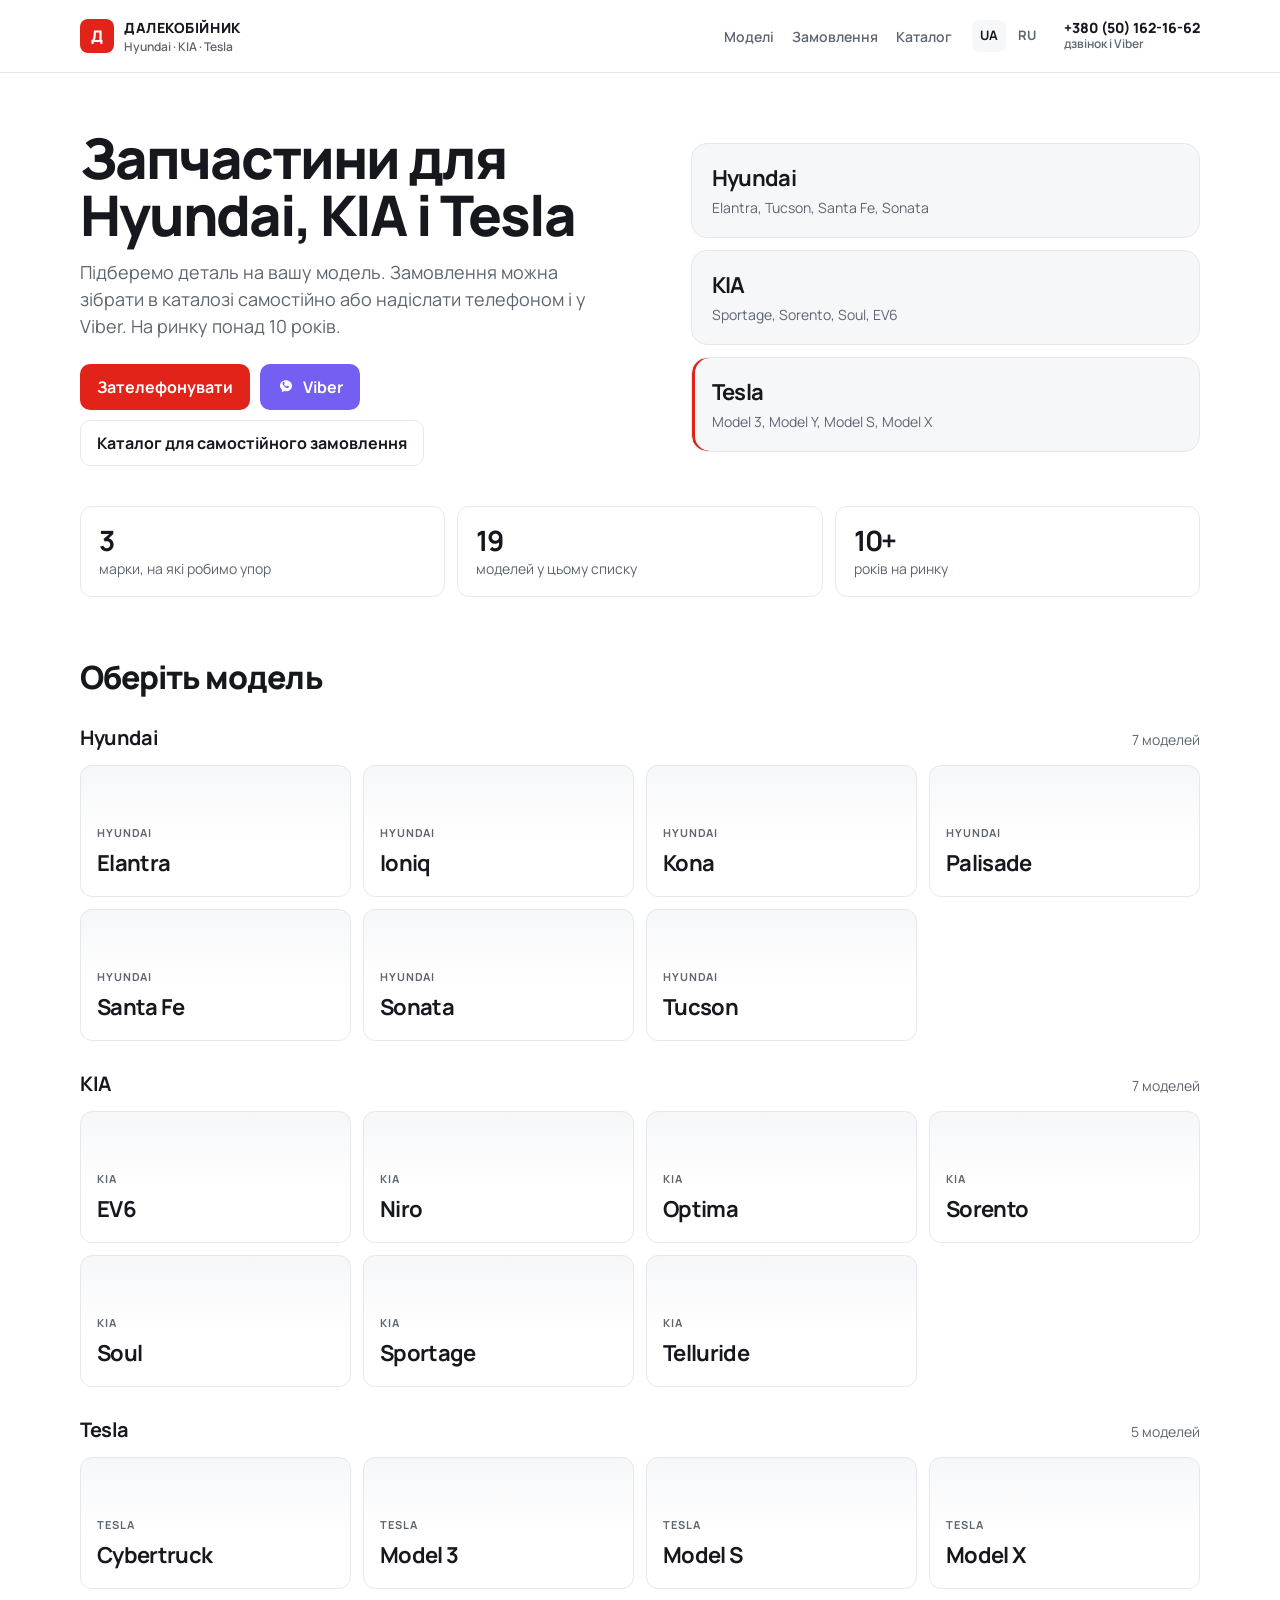
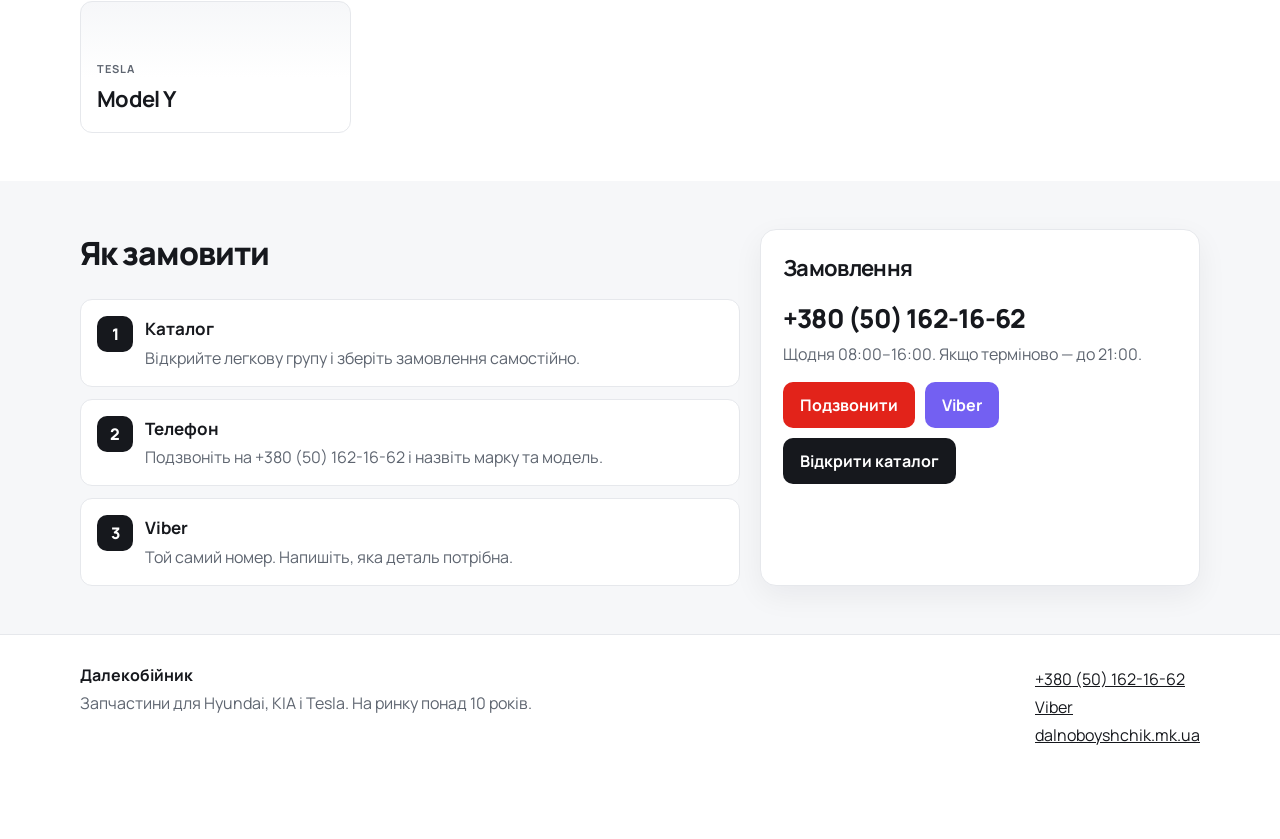
==== index.html @ 2a45659d "Publish a landing page for Hyundai, KIA and Tesla parts." ====
<!DOCTYPE html>
<html lang="uk">
<head>
  <meta charset="utf-8">
  <meta name="viewport" content="width=device-width, initial-scale=1">
  <title>Запчастини Hyundai, KIA і Tesla — Далекобійник</title>
  <meta name="description" content="Запчастини для Hyundai, KIA і Tesla: Elantra, Tucson, Sportage, Model 3, Model Y та інші моделі. Каталог для самостійного замовлення, телефон і Viber +380 (50) 162-16-62. На ринку понад 10 років.">
  <meta name="robots" content="index, follow">
  <link rel="canonical" href="https://sergey16071997.github.io/legkova/">
  <link rel="alternate" hreflang="uk" href="https://sergey16071997.github.io/legkova/">
  <link rel="alternate" hreflang="ru" href="https://sergey16071997.github.io/legkova/ru.html">
  <link rel="alternate" hreflang="x-default" href="https://sergey16071997.github.io/legkova/">
  <meta property="og:title" content="Запчастини Hyundai, KIA і Tesla — Далекобійник">
  <meta property="og:description" content="Запчастини на Hyundai, KIA і Tesla. Каталог для самостійного замовлення або дзвінок і Viber.">
  <meta property="og:url" content="https://sergey16071997.github.io/legkova/">
  <meta property="og:type" content="website">
  <meta property="og:locale" content="uk_UA">
  <link rel="preconnect" href="https://fonts.googleapis.com">
  <link rel="preconnect" href="https://fonts.gstatic.com" crossorigin>
  <link href="https://fonts.googleapis.com/css2?family=Manrope:wght@500;600;700;800&display=swap" rel="stylesheet">
  <link rel="stylesheet" href="css/styles.css">
  <script type="application/ld+json">
  {
    "@context": "https://schema.org",
    "@type": "AutoPartsStore",
    "name": "Далекобійник",
    "url": "https://sergey16071997.github.io/legkova/",
    "telephone": "+380501621662",
    "description": "Запчастини для Hyundai, KIA і Tesla. На ринку понад 10 років.",
    "knowsAbout": ["Hyundai Elantra", "Hyundai Tucson", "KIA Sportage", "Tesla Model 3", "Tesla Model Y"],
    "sameAs": ["https://dalnoboyshchik.mk.ua/ua/g137787623-legkova-grupa"]
  }
  </script>
</head>
<body>
  <a class="skip" href="#models">До моделей</a>
  <header class="site-header">
    <div class="wrap header-row">
      <a class="brand" href="index.html">
        <span class="brand-mark">Д</span>
        <span class="brand-name">ДАЛЕКОБІЙНИК<span class="brand-sub">Hyundai · KIA · Tesla</span></span>
      </a>
      <nav class="nav" aria-label="Розділи">
        <a href="#models">Моделі</a>
        <a href="#order">Замовлення</a>
        <a href="https://dalnoboyshchik.mk.ua/ua/g137787623-legkova-grupa">Каталог</a>
      </nav>
      <span class="langs">
        <a href="index.html" hreflang="uk" lang="uk" aria-current="page">UA</a>
        <a href="ru.html" hreflang="ru" lang="ru">RU</a>
      </span>
      <a class="header-call" href="tel:+380501621662">+380 (50) 162-16-62<span>дзвінок і Viber</span></a>
    </div>
  </header>

  <main>
    <section class="hero">
      <div class="wrap hero-grid">
        <div>
          <h1>Запчастини для Hyundai, KIA і Tesla</h1>
          <p class="lead">Підберемо деталь на вашу модель. Замовлення можна зібрати в каталозі самостійно або надіслати телефоном і у Viber. На ринку понад 10 років.</p>
          <div class="actions">
            <a class="btn btn-red" href="tel:+380501621662">Зателефонувати</a>
            <a class="btn btn-viber" href="viber://chat?number=%2B380501621662">
              <svg viewBox="0 0 24 24" aria-hidden="true"><path fill="currentColor" d="M12 3C7.6 3 4 6.2 4 10.2c0 2.2 1.1 4.2 2.9 5.6l-.7 3.2 3.4-1.6c.8.2 1.6.3 2.4.3 4.4 0 8-3.2 8-7.2S16.4 3 12 3zm3.7 9.4c-.2.5-1 .9-1.4 1-.4.1-.8.2-1.3 0-.3-.1-.7-.2-1.2-.5-2.1-1.1-3.5-3.3-3.6-3.5-.1-.2-.9-1.2-.9-2.3s.6-1.6.8-1.8c.2-.2.4-.3.6-.3h.4c.1 0 .3 0 .4.3.2.5.6 1.6.6 1.7.1.1.1.3 0 .5-.1.2-.2.3-.3.5l-.2.2c-.1.1-.2.2-.1.4.1.2.6 1 1.3 1.6.9.8 1.6 1 1.8 1.1.2.1.3.1.4-.1.1-.2.5-.6.6-.8.1-.2.3-.2.5-.1.2.1 1.3.6 1.5.7.2.1.3.2.4.3.1.2.1.6-.1 1.1z"/></svg>
              Viber
            </a>
            <a class="btn btn-line" href="https://dalnoboyshchik.mk.ua/ua/g137787623-legkova-grupa">Каталог для самостійного замовлення</a>
          </div>
        </div>
        <div class="hero-board">
          <a class="tile" href="#hyundai"><strong>Hyundai</strong><span>Elantra, Tucson, Santa Fe, Sonata</span></a>
          <a class="tile" href="#kia"><strong>KIA</strong><span>Sportage, Sorento, Soul, EV6</span></a>
          <a class="tile tile-tesla" href="#tesla"><strong>Tesla</strong><span>Model 3, Model Y, Model S, Model X</span></a>
        </div>
      </div>
    </section>

    <section class="wrap facts" aria-label="Коротко">
      <div class="fact"><b>3</b><span>марки, на які робимо упор</span></div>
      <div class="fact"><b>19</b><span>моделей у цьому списку</span></div>
      <div class="fact"><b>10+</b><span>років на ринку</span></div>
    </section>

    <section class="section" id="models">
      <div class="wrap">
        <h2>Оберіть модель</h2>
        <div class="brand-block" id="hyundai">
          <div class="brand-head"><h3>Hyundai</h3><p>7 моделей</p></div>
          <div class="models">
            <a class="model" href="https://dalnoboyshchik.mk.ua/ua/g137787623-legkova-grupa"><small>Hyundai</small><b>Elantra</b></a>
            <a class="model" href="https://dalnoboyshchik.mk.ua/ua/g137787623-legkova-grupa"><small>Hyundai</small><b>Ioniq</b></a>
            <a class="model" href="https://dalnoboyshchik.mk.ua/ua/g137787623-legkova-grupa"><small>Hyundai</small><b>Kona</b></a>
            <a class="model" href="https://dalnoboyshchik.mk.ua/ua/g137787623-legkova-grupa"><small>Hyundai</small><b>Palisade</b></a>
            <a class="model" href="https://dalnoboyshchik.mk.ua/ua/g137787623-legkova-grupa"><small>Hyundai</small><b>Santa Fe</b></a>
            <a class="model" href="https://dalnoboyshchik.mk.ua/ua/g137787623-legkova-grupa"><small>Hyundai</small><b>Sonata</b></a>
            <a class="model" href="https://dalnoboyshchik.mk.ua/ua/g137787623-legkova-grupa"><small>Hyundai</small><b>Tucson</b></a>
          </div>
        </div>
        <div class="brand-block" id="kia">
          <div class="brand-head"><h3>KIA</h3><p>7 моделей</p></div>
          <div class="models">
            <a class="model" href="https://dalnoboyshchik.mk.ua/ua/g137787623-legkova-grupa"><small>KIA</small><b>EV6</b></a>
            <a class="model" href="https://dalnoboyshchik.mk.ua/ua/g137787623-legkova-grupa"><small>KIA</small><b>Niro</b></a>
            <a class="model" href="https://dalnoboyshchik.mk.ua/ua/g137787623-legkova-grupa"><small>KIA</small><b>Optima</b></a>
            <a class="model" href="https://dalnoboyshchik.mk.ua/ua/g137787623-legkova-grupa"><small>KIA</small><b>Sorento</b></a>
            <a class="model" href="https://dalnoboyshchik.mk.ua/ua/g137787623-legkova-grupa"><small>KIA</small><b>Soul</b></a>
            <a class="model" href="https://dalnoboyshchik.mk.ua/ua/g137787623-legkova-grupa"><small>KIA</small><b>Sportage</b></a>
            <a class="model" href="https://dalnoboyshchik.mk.ua/ua/g137787623-legkova-grupa"><small>KIA</small><b>Telluride</b></a>
          </div>
        </div>
        <div class="brand-block" id="tesla">
          <div class="brand-head"><h3>Tesla</h3><p>5 моделей</p></div>
          <div class="models">
            <a class="model" href="https://dalnoboyshchik.mk.ua/ua/g137787623-legkova-grupa"><small>Tesla</small><b>Cybertruck</b></a>
            <a class="model" href="https://dalnoboyshchik.mk.ua/ua/g137787623-legkova-grupa"><small>Tesla</small><b>Model 3</b></a>
            <a class="model" href="https://dalnoboyshchik.mk.ua/ua/g137787623-legkova-grupa"><small>Tesla</small><b>Model S</b></a>
            <a class="model" href="https://dalnoboyshchik.mk.ua/ua/g137787623-legkova-grupa"><small>Tesla</small><b>Model X</b></a>
            <a class="model" href="https://dalnoboyshchik.mk.ua/ua/g137787623-legkova-grupa"><small>Tesla</small><b>Model Y</b></a>
          </div>
        </div>
      </div>
    </section>

    <section class="section order" id="order">
      <div class="wrap steps">
        <div>
          <h2>Як замовити</h2>
          <div class="step-list">
            <article class="step">
              <i>1</i>
              <div>
                <h3>Каталог</h3>
                <p>Відкрийте легкову групу і зберіть замовлення самостійно.</p>
              </div>
            </article>
            <article class="step">
              <i>2</i>
              <div>
                <h3>Телефон</h3>
                <p>Подзвоніть на +380 (50) 162-16-62 і назвіть марку та модель.</p>
              </div>
            </article>
            <article class="step">
              <i>3</i>
              <div>
                <h3>Viber</h3>
                <p>Той самий номер. Напишіть, яка деталь потрібна.</p>
              </div>
            </article>
          </div>
        </div>
        <aside class="contact-card" id="contacts">
          <h3>Замовлення</h3>
          <a class="phone" href="tel:+380501621662">+380 (50) 162-16-62</a>
          <p class="hours">Щодня 08:00–16:00. Якщо терміново — до 21:00.</p>
          <div class="actions">
            <a class="btn btn-red" href="tel:+380501621662">Подзвонити</a>
            <a class="btn btn-viber" href="viber://chat?number=%2B380501621662">Viber</a>
            <a class="btn btn-dark" href="https://dalnoboyshchik.mk.ua/ua/g137787623-legkova-grupa">Відкрити каталог</a>
          </div>
        </aside>
      </div>
    </section>
  </main>

  <footer class="site-footer">
    <div class="wrap footer-row">
      <div>
        <strong>Далекобійник</strong>
        <p>Запчастини для Hyundai, KIA і Tesla. На ринку понад 10 років.</p>
      </div>
      <div>
        <p><a href="tel:+380501621662">+380 (50) 162-16-62</a></p>
        <p><a href="viber://chat?number=%2B380501621662">Viber</a></p>
        <p><a href="https://dalnoboyshchik.mk.ua/ua/g137787623-legkova-grupa">dalnoboyshchik.mk.ua</a></p>
      </div>
    </div>
  </footer>

  <div class="dock">
    <a class="btn btn-red" href="tel:+380501621662">Подзвонити</a>
    <a class="btn btn-viber" href="viber://chat?number=%2B380501621662">Viber</a>
  </div>
</body>
</html>
---- css/styles.css ----
:root {
  --ink: #16181d;
  --muted: #5e6570;
  --line: #e6e8ec;
  --paper: #f6f7f9;
  --red: #e2231a;
  --red-dark: #c41610;
  --white: #fff;
  --shadow: 0 10px 30px rgba(22, 24, 29, 0.06);
  --radius: 12px;
  --max: 1120px;
}

* { box-sizing: border-box; }
html { scroll-behavior: smooth; }
body {
  margin: 0;
  color: var(--ink);
  background: var(--white);
  font-family: Manrope, system-ui, sans-serif;
  font-size: 16px;
  line-height: 1.5;
}
img, svg { display: block; }
a { color: inherit; }
button, a { -webkit-tap-highlight-color: transparent; }

.skip {
  position: absolute;
  left: 12px;
  top: -40px;
  background: var(--ink);
  color: var(--white);
  padding: 8px 12px;
  z-index: 20;
}
.skip:focus { top: 12px; }

.wrap {
  width: min(var(--max), calc(100% - 40px));
  margin: 0 auto;
}

.site-header {
  position: sticky;
  top: 0;
  z-index: 10;
  background: rgba(255, 255, 255, 0.92);
  backdrop-filter: blur(12px);
  border-bottom: 1px solid var(--line);
}
.header-row {
  display: flex;
  align-items: center;
  gap: 20px;
  min-height: 72px;
}
.brand {
  display: flex;
  align-items: center;
  gap: 10px;
  text-decoration: none;
  margin-right: auto;
}
.brand-mark {
  width: 34px;
  height: 34px;
  border-radius: 8px;
  background: var(--red);
  color: var(--white);
  display: grid;
  place-items: center;
  font-weight: 800;
  letter-spacing: -0.04em;
}
.brand-name {
  font-weight: 800;
  letter-spacing: 0.04em;
  font-size: 14px;
}
.brand-sub {
  display: block;
  color: var(--muted);
  font-weight: 600;
  letter-spacing: 0;
  font-size: 12px;
}
.nav {
  display: flex;
  gap: 18px;
}
.nav a {
  text-decoration: none;
  color: var(--muted);
  font-weight: 600;
  font-size: 14px;
}
.nav a:hover { color: var(--ink); }
.langs {
  display: flex;
  gap: 4px;
  flex: 0 0 auto;
}
.langs a {
  text-decoration: none;
  font-size: 13px;
  font-weight: 700;
  color: var(--muted);
  padding: 6px 8px;
  border-radius: 8px;
}
.langs a[aria-current="page"] {
  color: var(--ink);
  background: var(--paper);
}
.header-call {
  display: flex;
  flex-direction: column;
  text-decoration: none;
  font-weight: 800;
  font-size: 14px;
  line-height: 1.2;
  flex: 0 0 auto;
}
.header-call span {
  color: var(--muted);
  font-weight: 600;
  font-size: 12px;
}

.hero {
  padding: 56px 0 28px;
}
.hero-grid {
  display: grid;
  grid-template-columns: 1.05fr 0.95fr;
  gap: 48px;
  align-items: center;
}
h1 {
  margin: 0 0 16px;
  font-size: 56px;
  line-height: 1.02;
  letter-spacing: -0.035em;
  font-weight: 800;
}
.lead {
  margin: 0 0 24px;
  max-width: 520px;
  color: var(--muted);
  font-size: 18px;
}
.actions {
  display: flex;
  flex-wrap: wrap;
  gap: 10px;
}
.btn {
  display: inline-flex;
  align-items: center;
  justify-content: center;
  gap: 8px;
  min-height: 46px;
  padding: 0 16px;
  border-radius: 10px;
  text-decoration: none;
  font-weight: 700;
  border: 1px solid transparent;
}
.btn svg { width: 18px; height: 18px; }
.btn-red { background: var(--red); color: var(--white); }
.btn-red:hover { background: var(--red-dark); }
.btn-dark { background: var(--ink); color: var(--white); }
.btn-line {
  background: var(--white);
  border-color: var(--line);
  color: var(--ink);
}
.btn-line:hover { border-color: var(--ink); }
.btn-viber { background: #7360f2; color: var(--white); }
.btn-viber:hover { background: #5d4ad6; }

.hero-board {
  display: grid;
  gap: 12px;
}
.tile {
  display: block;
  text-decoration: none;
  background: var(--paper);
  border: 1px solid var(--line);
  border-radius: 16px;
  padding: 18px 20px;
}
.tile:hover { border-color: #cfd3da; }
.tile strong {
  display: block;
  font-size: 22px;
  letter-spacing: -0.03em;
}
.tile span {
  color: var(--muted);
  font-size: 14px;
}
.tile-tesla { box-shadow: inset 3px 0 0 var(--red); }

.facts {
  display: grid;
  grid-template-columns: repeat(3, 1fr);
  gap: 12px;
  padding: 12px 0 8px;
}
.fact {
  border: 1px solid var(--line);
  border-radius: var(--radius);
  padding: 18px 18px 16px;
}
.fact b {
  display: block;
  font-size: 28px;
  letter-spacing: -0.04em;
  line-height: 1.1;
}
.fact span { color: var(--muted); font-size: 14px; }

.section { padding: 48px 0; }
.section h2 {
  margin: 0 0 22px;
  font-size: 32px;
  letter-spacing: -0.03em;
  font-weight: 800;
}
.brand-block + .brand-block { margin-top: 28px; }
.brand-head {
  display: flex;
  align-items: baseline;
  justify-content: space-between;
  gap: 12px;
  margin-bottom: 12px;
}
.brand-head h3 {
  margin: 0;
  font-size: 20px;
  letter-spacing: -0.02em;
}
.brand-head p {
  margin: 0;
  color: var(--muted);
  font-size: 14px;
}
.models {
  display: grid;
  grid-template-columns: repeat(4, 1fr);
  gap: 12px;
}
.model {
  display: flex;
  flex-direction: column;
  justify-content: flex-end;
  min-height: 132px;
  padding: 16px;
  text-decoration: none;
  border: 1px solid var(--line);
  border-radius: var(--radius);
  background:
    linear-gradient(180deg, var(--paper), var(--white) 58%);
}
.model:hover { border-color: var(--ink); }
.model small {
  color: var(--muted);
  font-weight: 700;
  letter-spacing: 0.08em;
  text-transform: uppercase;
  font-size: 11px;
}
.model b {
  margin-top: 6px;
  font-size: 22px;
  letter-spacing: -0.03em;
}

.order {
  background: var(--paper);
}
.steps {
  display: grid;
  grid-template-columns: 1.2fr 0.8fr;
  gap: 20px;
}
.step-list {
  display: grid;
  gap: 12px;
}
.step {
  display: grid;
  grid-template-columns: 36px 1fr;
  gap: 12px;
  background: var(--white);
  border: 1px solid var(--line);
  border-radius: var(--radius);
  padding: 16px;
}
.step i {
  width: 36px;
  height: 36px;
  border-radius: 10px;
  background: var(--ink);
  color: var(--white);
  display: grid;
  place-items: center;
  font-style: normal;
  font-weight: 800;
}
.step h3 { margin: 0 0 4px; font-size: 17px; }
.step p { margin: 0; color: var(--muted); }
.contact-card {
  background: var(--white);
  border: 1px solid var(--line);
  border-radius: 16px;
  padding: 22px;
  box-shadow: var(--shadow);
}
.contact-card h3 { margin: 0 0 6px; font-size: 22px; letter-spacing: -0.03em; }
.contact-card .phone {
  display: inline-block;
  margin: 8px 0 4px;
  font-size: 26px;
  font-weight: 800;
  letter-spacing: -0.03em;
  text-decoration: none;
}
.hours { margin: 0 0 16px; color: var(--muted); }
.contact-card .actions { margin-top: 8px; }

.site-footer {
  border-top: 1px solid var(--line);
  padding: 28px 0 88px;
}
.footer-row {
  display: flex;
  justify-content: space-between;
  gap: 20px;
  align-items: start;
}
.site-footer p { margin: 4px 0; color: var(--muted); }
.site-footer a { color: var(--ink); }

.dock {
  display: none;
}

:focus-visible {
  outline: 2px solid var(--ink);
  outline-offset: 2px;
}

@media (max-width: 900px) {
  h1 { font-size: 40px; }
  .hero-grid, .steps, .models, .facts { grid-template-columns: 1fr 1fr; }
  .hero-grid, .steps { grid-template-columns: 1fr; }
  .nav { display: none; }
}

@media (max-width: 640px) {
  .wrap { width: min(var(--max), calc(100% - 28px)); }
  .header-row { min-height: 64px; gap: 10px; }
  .brand-sub, .header-call span { display: none; }
  h1 { font-size: 34px; }
  .lead { font-size: 16px; }
  .facts, .models { grid-template-columns: 1fr; }
  .models { grid-template-columns: 1fr 1fr; }
  .section h2 { font-size: 28px; }
  .footer-row { flex-direction: column; }
  .dock {
    display: grid;
    grid-template-columns: 1fr 1fr;
    gap: 8px;
    position: fixed;
    left: 0;
    right: 0;
    bottom: 0;
    padding: 10px 12px calc(10px + env(safe-area-inset-bottom));
    background: rgba(255, 255, 255, 0.96);
    border-top: 1px solid var(--line);
  }
  .dock .btn { width: 100%; }
}
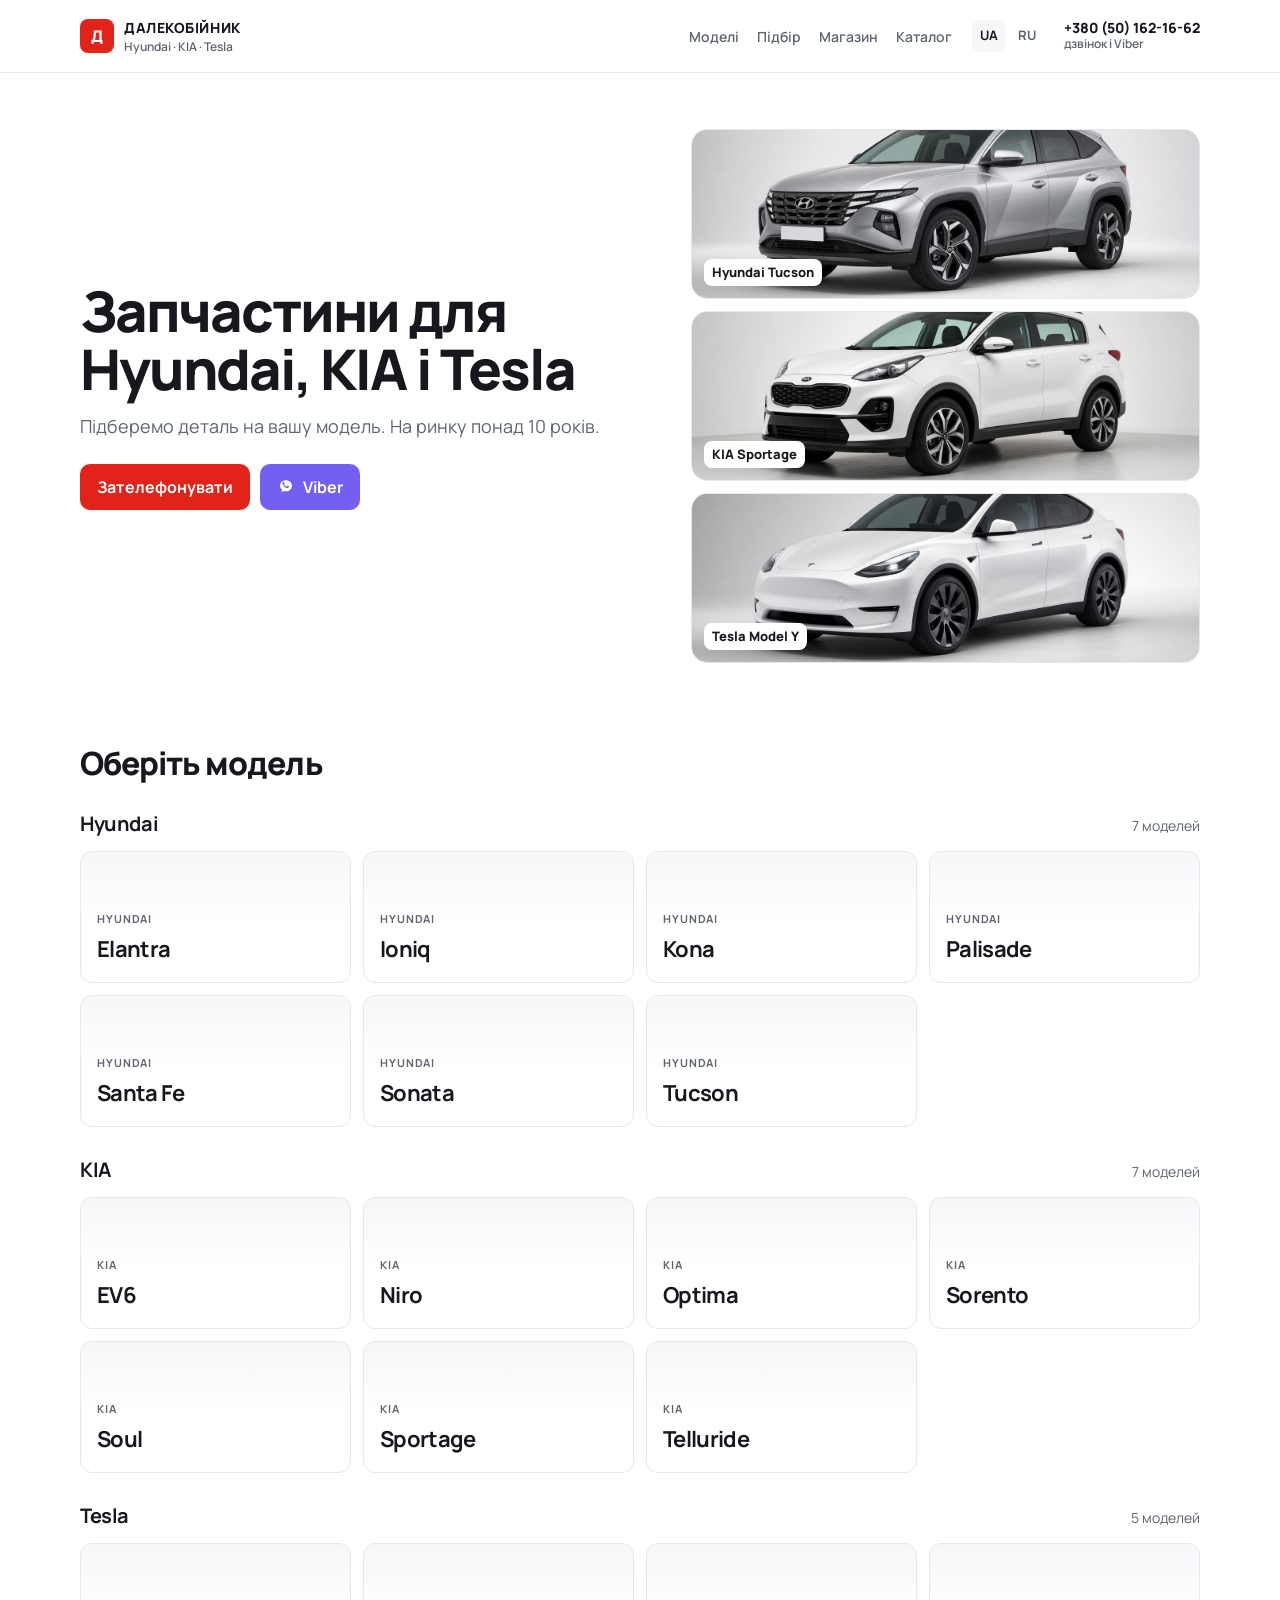
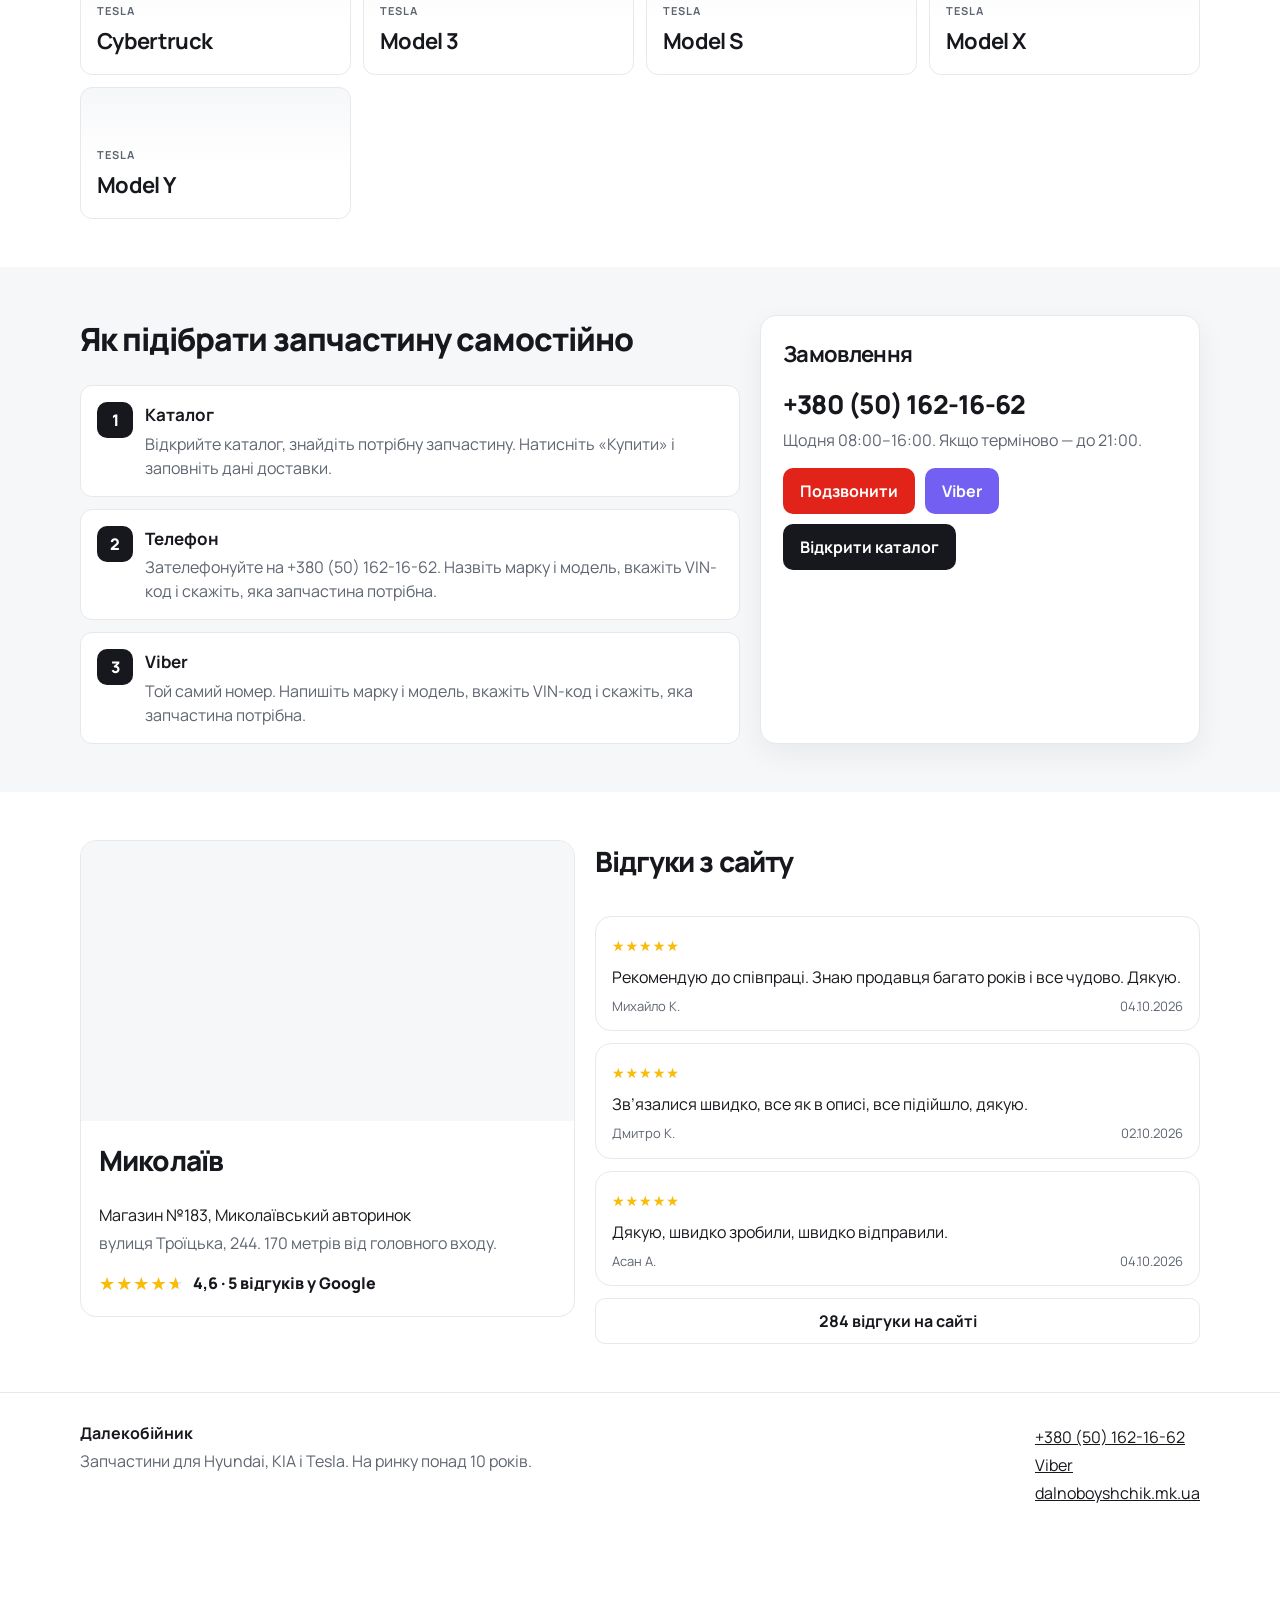
==== commit 86d9a802: "Show the Mykolaiv shop, reviews, and three car photos, and rewrite how to order a part." ====
--- a/index.html
+++ b/index.html
@@ -4,14 +4,14 @@
   <meta charset="utf-8">
   <meta name="viewport" content="width=device-width, initial-scale=1">
   <title>Запчастини Hyundai, KIA і Tesla — Далекобійник</title>
-  <meta name="description" content="Запчастини для Hyundai, KIA і Tesla: Elantra, Tucson, Sportage, Model 3, Model Y та інші моделі. Каталог для самостійного замовлення, телефон і Viber +380 (50) 162-16-62. На ринку понад 10 років.">
+  <meta name="description" content="Запчастини для Hyundai, KIA і Tesla: Elantra, Tucson, Sportage, Model 3, Model Y та інші моделі. Телефон і Viber +380 (50) 162-16-62. Магазин у Миколаєві, на ринку понад 10 років.">
   <meta name="robots" content="index, follow">
   <link rel="canonical" href="https://sergey16071997.github.io/legkova/">
   <link rel="alternate" hreflang="uk" href="https://sergey16071997.github.io/legkova/">
   <link rel="alternate" hreflang="ru" href="https://sergey16071997.github.io/legkova/ru.html">
   <link rel="alternate" hreflang="x-default" href="https://sergey16071997.github.io/legkova/">
   <meta property="og:title" content="Запчастини Hyundai, KIA і Tesla — Далекобійник">
-  <meta property="og:description" content="Запчастини на Hyundai, KIA і Tesla. Каталог для самостійного замовлення або дзвінок і Viber.">
+  <meta property="og:description" content="Запчастини на Hyundai, KIA і Tesla. Дзвінок, Viber або підбір у каталозі. Магазин у Миколаєві.">
   <meta property="og:url" content="https://sergey16071997.github.io/legkova/">
   <meta property="og:type" content="website">
   <meta property="og:locale" content="uk_UA">
@@ -27,6 +27,18 @@
     "url": "https://sergey16071997.github.io/legkova/",
     "telephone": "+380501621662",
     "description": "Запчастини для Hyundai, KIA і Tesla. На ринку понад 10 років.",
+    "address": {
+      "@type": "PostalAddress",
+      "streetAddress": "вулиця Троїцька, 244",
+      "addressLocality": "Миколаїв",
+      "addressCountry": "UA"
+    },
+    "aggregateRating": {
+      "@type": "AggregateRating",
+      "ratingValue": "4.6",
+      "reviewCount": "5",
+      "bestRating": "5"
+    },
     "knowsAbout": ["Hyundai Elantra", "Hyundai Tucson", "KIA Sportage", "Tesla Model 3", "Tesla Model Y"],
     "sameAs": ["https://dalnoboyshchik.mk.ua/ua/g137787623-legkova-grupa"]
   }
@@ -42,7 +54,8 @@
       </a>
       <nav class="nav" aria-label="Розділи">
         <a href="#models">Моделі</a>
-        <a href="#order">Замовлення</a>
+        <a href="#order">Підбір</a>
+        <a href="#shop">Магазин</a>
         <a href="https://dalnoboyshchik.mk.ua/ua/g137787623-legkova-grupa">Каталог</a>
       </nav>
       <span class="langs">
@@ -58,28 +71,21 @@
       <div class="wrap hero-grid">
         <div>
           <h1>Запчастини для Hyundai, KIA і Tesla</h1>
-          <p class="lead">Підберемо деталь на вашу модель. Замовлення можна зібрати в каталозі самостійно або надіслати телефоном і у Viber. На ринку понад 10 років.</p>
+          <p class="lead">Підберемо деталь на вашу модель. На ринку понад 10 років.</p>
           <div class="actions">
             <a class="btn btn-red" href="tel:+380501621662">Зателефонувати</a>
             <a class="btn btn-viber" href="viber://chat?number=%2B380501621662">
               <svg viewBox="0 0 24 24" aria-hidden="true"><path fill="currentColor" d="M12 3C7.6 3 4 6.2 4 10.2c0 2.2 1.1 4.2 2.9 5.6l-.7 3.2 3.4-1.6c.8.2 1.6.3 2.4.3 4.4 0 8-3.2 8-7.2S16.4 3 12 3zm3.7 9.4c-.2.5-1 .9-1.4 1-.4.1-.8.2-1.3 0-.3-.1-.7-.2-1.2-.5-2.1-1.1-3.5-3.3-3.6-3.5-.1-.2-.9-1.2-.9-2.3s.6-1.6.8-1.8c.2-.2.4-.3.6-.3h.4c.1 0 .3 0 .4.3.2.5.6 1.6.6 1.7.1.1.1.3 0 .5-.1.2-.2.3-.3.5l-.2.2c-.1.1-.2.2-.1.4.1.2.6 1 1.3 1.6.9.8 1.6 1 1.8 1.1.2.1.3.1.4-.1.1-.2.5-.6.6-.8.1-.2.3-.2.5-.1.2.1 1.3.6 1.5.7.2.1.3.2.4.3.1.2.1.6-.1 1.1z"/></svg>
               Viber
             </a>
-            <a class="btn btn-line" href="https://dalnoboyshchik.mk.ua/ua/g137787623-legkova-grupa">Каталог для самостійного замовлення</a>
           </div>
         </div>
         <div class="hero-board">
-          <a class="tile" href="#hyundai"><strong>Hyundai</strong><span>Elantra, Tucson, Santa Fe, Sonata</span></a>
-          <a class="tile" href="#kia"><strong>KIA</strong><span>Sportage, Sorento, Soul, EV6</span></a>
-          <a class="tile tile-tesla" href="#tesla"><strong>Tesla</strong><span>Model 3, Model Y, Model S, Model X</span></a>
-        </div>
-      </div>
-    </section>
-
-    <section class="wrap facts" aria-label="Коротко">
-      <div class="fact"><b>3</b><span>марки, на які робимо упор</span></div>
-      <div class="fact"><b>19</b><span>моделей у цьому списку</span></div>
-      <div class="fact"><b>10+</b><span>років на ринку</span></div>
+          <a class="photo" href="#hyundai"><img src="img/hyundai-tucson.jpg" alt="Hyundai Tucson"><span>Hyundai Tucson</span></a>
+          <a class="photo" href="#kia"><img src="img/kia-sportage.jpg" alt="KIA Sportage"><span>KIA Sportage</span></a>
+          <a class="photo" href="#tesla"><img src="img/tesla-model-y.jpg" alt="Tesla Model Y"><span>Tesla Model Y</span></a>
+        </div>
+      </div>
     </section>
 
     <section class="section" id="models">
@@ -125,27 +131,27 @@
     <section class="section order" id="order">
       <div class="wrap steps">
         <div>
-          <h2>Як замовити</h2>
+          <h2>Як підібрати запчастину самостійно</h2>
           <div class="step-list">
             <article class="step">
               <i>1</i>
               <div>
                 <h3>Каталог</h3>
-                <p>Відкрийте легкову групу і зберіть замовлення самостійно.</p>
+                <p>Відкрийте каталог, знайдіть потрібну запчастину. Натисніть «Купити» і заповніть дані доставки.</p>
               </div>
             </article>
             <article class="step">
               <i>2</i>
               <div>
                 <h3>Телефон</h3>
-                <p>Подзвоніть на +380 (50) 162-16-62 і назвіть марку та модель.</p>
+                <p>Зателефонуйте на +380 (50) 162-16-62. Назвіть марку і модель, вкажіть VIN-код і скажіть, яка запчастина потрібна.</p>
               </div>
             </article>
             <article class="step">
               <i>3</i>
               <div>
                 <h3>Viber</h3>
-                <p>Той самий номер. Напишіть, яка деталь потрібна.</p>
+                <p>Той самий номер. Напишіть марку і модель, вкажіть VIN-код і скажіть, яка запчастина потрібна.</p>
               </div>
             </article>
           </div>
@@ -162,6 +168,44 @@
         </aside>
       </div>
     </section>
+
+    <section class="section" id="shop">
+      <div class="wrap shop-grid">
+        <article class="shop-card">
+          <div class="map">
+            <iframe title="Карта: Далекобійник, вулиця Троїцька 244, Миколаїв" loading="lazy" referrerpolicy="no-referrer-when-downgrade" src="https://maps.google.com/maps?q=%D0%94%D0%B0%D0%BB%D0%B5%D0%BA%D0%BE%D0%B1%D1%96%D0%B9%D0%BD%D0%B8%D0%BA%2C%20%D0%B2%D1%83%D0%BB%D0%B8%D1%86%D1%8F%20%D0%A2%D1%80%D0%BE%D1%97%D1%86%D1%8C%D0%BA%D0%B0%20244%2C%20%D0%9C%D0%B8%D0%BA%D0%BE%D0%BB%D0%B0%D1%97%D0%B2&amp;hl=uk&amp;z=16&amp;output=embed"></iframe>
+          </div>
+          <div class="shop-body">
+            <h2>Миколаїв</h2>
+            <p>Магазин №183, Миколаївський авторинок</p>
+            <p class="hint">вулиця Троїцька, 244. 170 метрів від головного входу.</p>
+            <a class="store-rating" href="https://www.google.com/maps/place/?q=place_id:ChIJUSF_uvjLxUAR7lhXJdgU2II">
+              <span class="stars" aria-hidden="true"><span class="stars-base">★★★★★</span><span class="stars-fill" style="--fill: 92%">★★★★★</span></span>
+              <span>4,6 · 5 відгуків у Google</span>
+            </a>
+          </div>
+        </article>
+        <div class="reviews">
+          <h2>Відгуки з сайту</h2>
+          <article class="review-card">
+            <span class="stars" aria-hidden="true"><span class="stars-base">★★★★★</span><span class="stars-fill" style="--fill: 100%">★★★★★</span></span>
+            <p>Рекомендую до співпраці. Знаю продавця багато років і все чудово. Дякую.</p>
+            <footer><span>Михайло К.</span><span>04.10.2026</span></footer>
+          </article>
+          <article class="review-card">
+            <span class="stars" aria-hidden="true"><span class="stars-base">★★★★★</span><span class="stars-fill" style="--fill: 100%">★★★★★</span></span>
+            <p>Зв’язалися швидко, все як в описі, все підійшло, дякую.</p>
+            <footer><span>Дмитро К.</span><span>02.10.2026</span></footer>
+          </article>
+          <article class="review-card">
+            <span class="stars" aria-hidden="true"><span class="stars-base">★★★★★</span><span class="stars-fill" style="--fill: 100%">★★★★★</span></span>
+            <p>Дякую, швидко зробили, швидко відправили.</p>
+            <footer><span>Асан А.</span><span>04.10.2026</span></footer>
+          </article>
+          <a class="btn btn-line" href="https://dalnoboyshchik.mk.ua/ua/testimonials">284 відгуки на сайті</a>
+        </div>
+      </div>
+    </section>
   </main>
 
   <footer class="site-footer">
--- a/css/styles.css
+++ b/css/styles.css
@@ -204,24 +204,31 @@
 }
 .tile-tesla { box-shadow: inset 3px 0 0 var(--red); }
 
-.facts {
-  display: grid;
-  grid-template-columns: repeat(3, 1fr);
-  gap: 12px;
-  padding: 12px 0 8px;
-}
-.fact {
-  border: 1px solid var(--line);
-  border-radius: var(--radius);
-  padding: 18px 18px 16px;
-}
-.fact b {
+.photo {
+  position: relative;
   display: block;
-  font-size: 28px;
-  letter-spacing: -0.04em;
-  line-height: 1.1;
-}
-.fact span { color: var(--muted); font-size: 14px; }
+  overflow: hidden;
+  border: 1px solid var(--line);
+  border-radius: 16px;
+  background: var(--paper);
+  text-decoration: none;
+}
+.photo img {
+  width: 100%;
+  height: 168px;
+  object-fit: cover;
+  object-position: center 62%;
+}
+.photo span {
+  position: absolute;
+  left: 12px;
+  bottom: 12px;
+  background: var(--white);
+  border-radius: 8px;
+  padding: 4px 8px;
+  font-size: 13px;
+  font-weight: 800;
+}
 
 .section { padding: 48px 0; }
 .section h2 {
@@ -332,6 +339,62 @@
 .hours { margin: 0 0 16px; color: var(--muted); }
 .contact-card .actions { margin-top: 8px; }
 
+.shop-grid {
+  display: grid;
+  grid-template-columns: 0.9fr 1.1fr;
+  gap: 20px;
+  align-items: start;
+}
+.shop-card, .review-card {
+  border: 1px solid var(--line);
+  border-radius: 16px;
+  background: var(--white);
+  overflow: hidden;
+}
+.map { height: 280px; background: var(--paper); }
+.map iframe { width: 100%; height: 100%; border: 0; }
+.shop-body { padding: 18px 18px 20px; }
+.shop-body h2, .reviews h2 { font-size: 28px; }
+.shop-body p { margin: 4px 0; }
+.shop-body .hint { color: var(--muted); }
+.store-rating {
+  display: inline-flex;
+  align-items: center;
+  gap: 8px;
+  margin-top: 12px;
+  color: var(--ink);
+  font-weight: 800;
+  text-decoration: none;
+}
+.stars {
+  position: relative;
+  display: inline-block;
+  font-size: 18px;
+  letter-spacing: 1px;
+  line-height: 1;
+}
+.stars-base { color: #e4e7ec; }
+.stars-fill {
+  position: absolute;
+  left: 0;
+  top: 0;
+  width: var(--fill);
+  overflow: hidden;
+  color: #fbbc04;
+  white-space: nowrap;
+}
+.reviews { display: grid; gap: 12px; }
+.review-card { padding: 16px 16px 14px; }
+.review-card p { margin: 8px 0; }
+.review-card footer {
+  display: flex;
+  justify-content: space-between;
+  gap: 12px;
+  color: var(--muted);
+  font-size: 13px;
+}
+.review-card .stars { font-size: 14px; }
+
 .site-footer {
   border-top: 1px solid var(--line);
   padding: 28px 0 88px;
@@ -356,8 +419,7 @@
 
 @media (max-width: 900px) {
   h1 { font-size: 40px; }
-  .hero-grid, .steps, .models, .facts { grid-template-columns: 1fr 1fr; }
-  .hero-grid, .steps { grid-template-columns: 1fr; }
+  .hero-grid, .steps, .shop-grid { grid-template-columns: 1fr; }
   .nav { display: none; }
 }
 
@@ -367,8 +429,8 @@
   .brand-sub, .header-call span { display: none; }
   h1 { font-size: 34px; }
   .lead { font-size: 16px; }
-  .facts, .models { grid-template-columns: 1fr; }
   .models { grid-template-columns: 1fr 1fr; }
+  .photo img { height: 190px; }
   .section h2 { font-size: 28px; }
   .footer-row { flex-direction: column; }
   .dock {
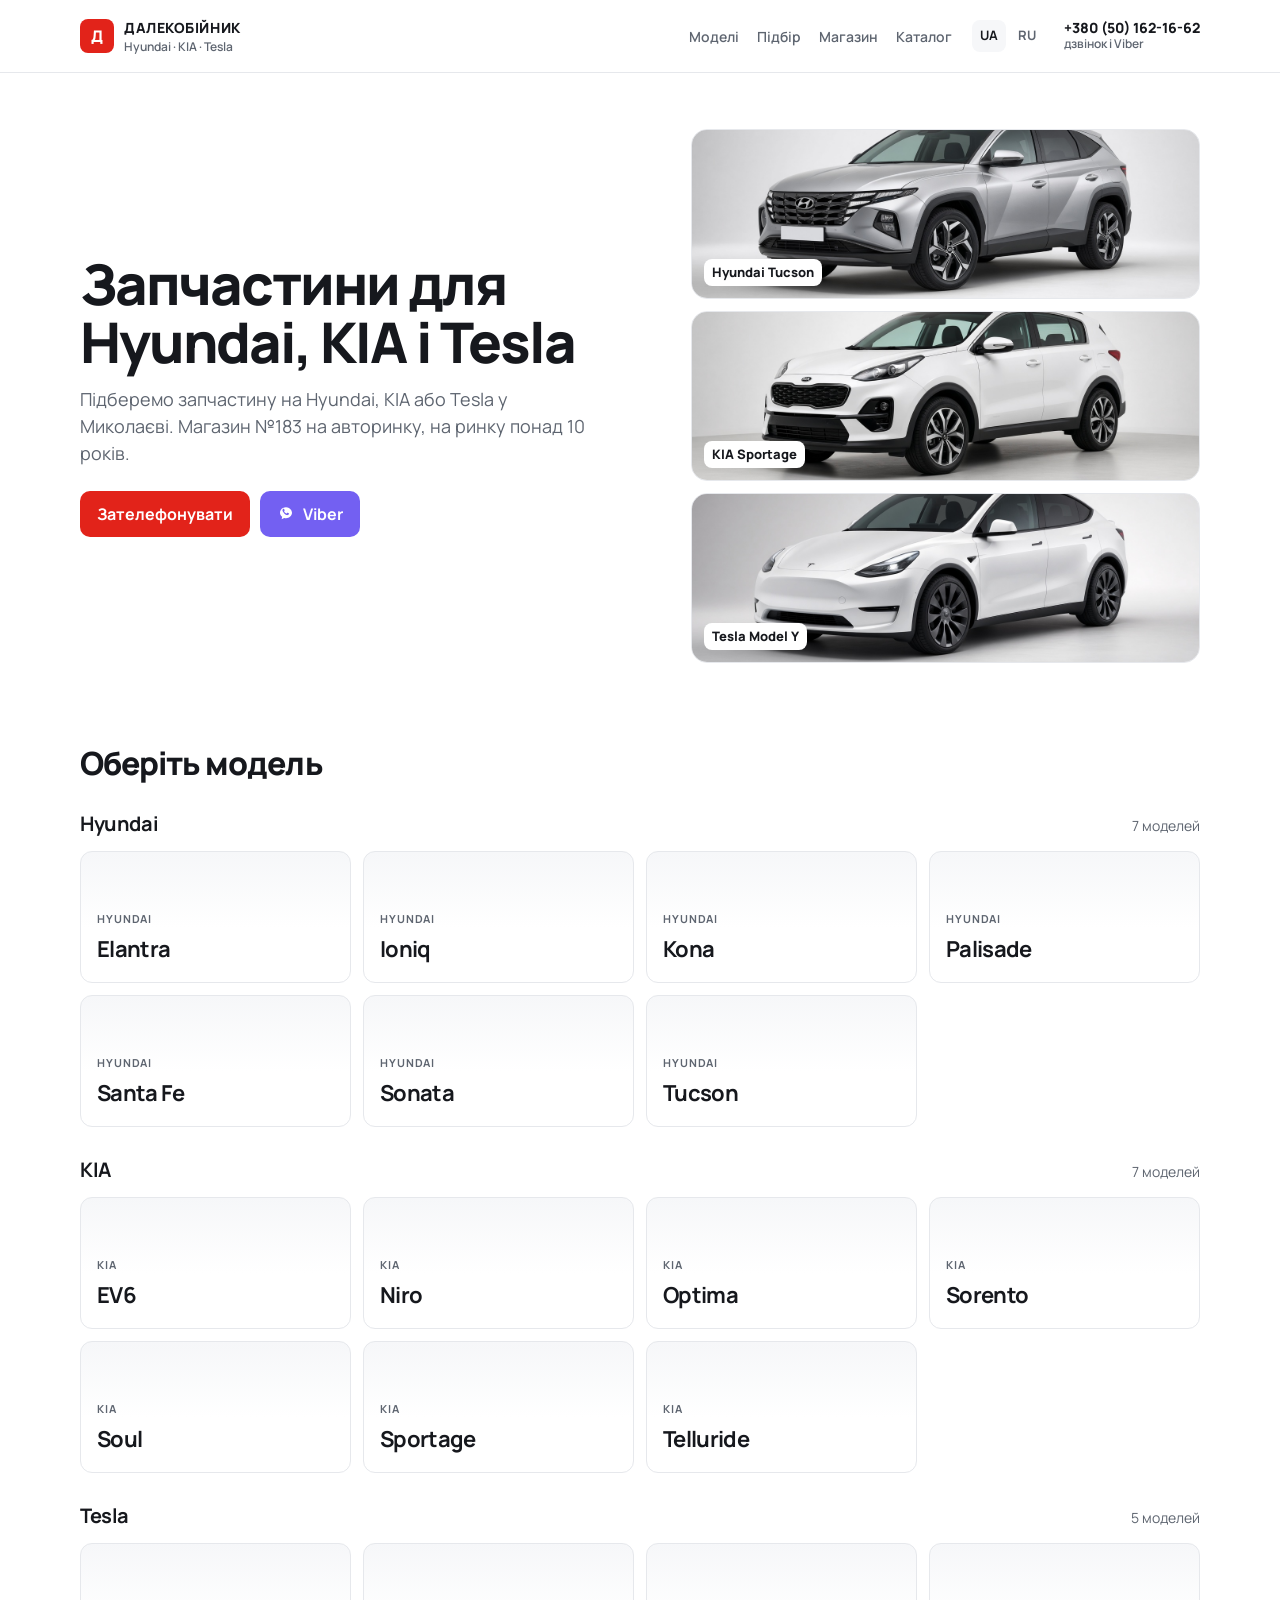
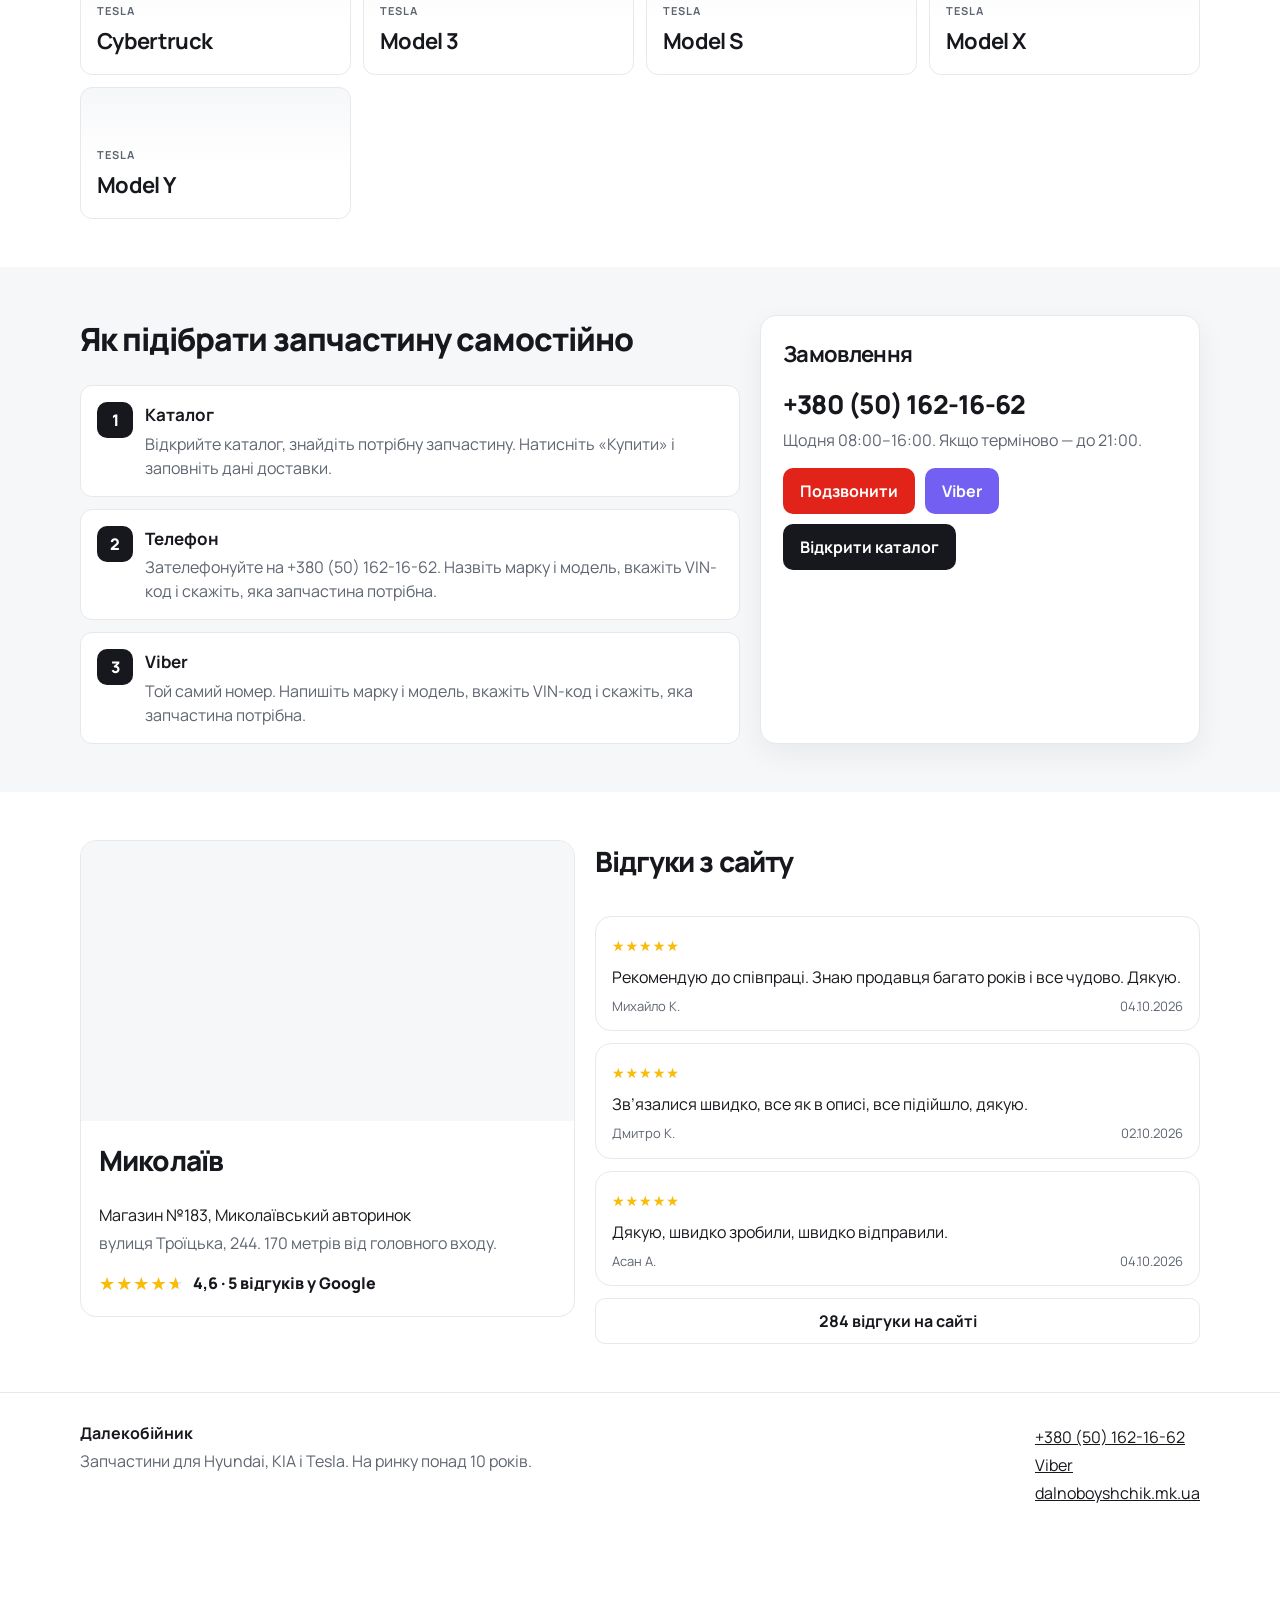
==== commit ff5f79eb: "Add Google Search Console verification and clearer search titles for Mykolaiv." ====
--- a/index.html
+++ b/index.html
@@ -3,18 +3,20 @@
 <head>
   <meta charset="utf-8">
   <meta name="viewport" content="width=device-width, initial-scale=1">
-  <title>Запчастини Hyundai, KIA і Tesla — Далекобійник</title>
-  <meta name="description" content="Запчастини для Hyundai, KIA і Tesla: Elantra, Tucson, Sportage, Model 3, Model Y та інші моделі. Телефон і Viber +380 (50) 162-16-62. Магазин у Миколаєві, на ринку понад 10 років.">
+  <title>Запчастини Hyundai, KIA і Tesla у Миколаєві — Далекобійник</title>
+  <meta name="description" content="Запчастини Hyundai, KIA і Tesla в Миколаєві: Tucson, Sportage, Model 3, Model Y. Магазин №183, вул. Троїцька, 244. Телефон і Viber +380 (50) 162-16-62.">
   <meta name="robots" content="index, follow">
   <link rel="canonical" href="https://sergey16071997.github.io/legkova/">
   <link rel="alternate" hreflang="uk" href="https://sergey16071997.github.io/legkova/">
   <link rel="alternate" hreflang="ru" href="https://sergey16071997.github.io/legkova/ru.html">
   <link rel="alternate" hreflang="x-default" href="https://sergey16071997.github.io/legkova/">
-  <meta property="og:title" content="Запчастини Hyundai, KIA і Tesla — Далекобійник">
-  <meta property="og:description" content="Запчастини на Hyundai, KIA і Tesla. Дзвінок, Viber або підбір у каталозі. Магазин у Миколаєві.">
+  <meta property="og:title" content="Запчастини Hyundai, KIA і Tesla у Миколаєві — Далекобійник">
+  <meta property="og:description" content="Запчастини Hyundai, KIA і Tesla. Магазин №183 на Миколаївському авторинку, вул. Троїцька, 244.">
   <meta property="og:url" content="https://sergey16071997.github.io/legkova/">
   <meta property="og:type" content="website">
   <meta property="og:locale" content="uk_UA">
+  <meta property="og:locale:alternate" content="ru_RU">
+  <meta property="og:image" content="https://sergey16071997.github.io/legkova/img/hyundai-tucson.jpg">
   <link rel="preconnect" href="https://fonts.googleapis.com">
   <link rel="preconnect" href="https://fonts.gstatic.com" crossorigin>
   <link href="https://fonts.googleapis.com/css2?family=Manrope:wght@500;600;700;800&display=swap" rel="stylesheet">
@@ -26,20 +28,33 @@
     "name": "Далекобійник",
     "url": "https://sergey16071997.github.io/legkova/",
     "telephone": "+380501621662",
-    "description": "Запчастини для Hyundai, KIA і Tesla. На ринку понад 10 років.",
+    "description": "Запчастини для Hyundai, KIA і Tesla. Магазин на Миколаївському авторинку.",
+    "image": "https://sergey16071997.github.io/legkova/img/hyundai-tucson.jpg",
     "address": {
       "@type": "PostalAddress",
       "streetAddress": "вулиця Троїцька, 244",
       "addressLocality": "Миколаїв",
       "addressCountry": "UA"
     },
+    "geo": {
+      "@type": "GeoCoordinates",
+      "latitude": 46.9718499,
+      "longitude": 32.0928093
+    },
+    "hasMap": "https://www.google.com/maps/place/?q=place_id:ChIJUSF_uvjLxUAR7lhXJdgU2II",
+    "openingHoursSpecification": {
+      "@type": "OpeningHoursSpecification",
+      "dayOfWeek": ["Monday", "Tuesday", "Wednesday", "Thursday", "Friday", "Saturday", "Sunday"],
+      "opens": "08:00",
+      "closes": "16:00"
+    },
     "aggregateRating": {
       "@type": "AggregateRating",
       "ratingValue": "4.6",
       "reviewCount": "5",
       "bestRating": "5"
     },
-    "knowsAbout": ["Hyundai Elantra", "Hyundai Tucson", "KIA Sportage", "Tesla Model 3", "Tesla Model Y"],
+    "knowsAbout": ["Hyundai Elantra", "Hyundai Ioniq", "Hyundai Kona", "Hyundai Palisade", "Hyundai Santa Fe", "Hyundai Sonata", "Hyundai Tucson", "KIA EV6", "KIA Niro", "KIA Optima", "KIA Sorento", "KIA Soul", "KIA Sportage", "KIA Telluride", "Tesla Cybertruck", "Tesla Model 3", "Tesla Model S", "Tesla Model X", "Tesla Model Y"],
     "sameAs": ["https://dalnoboyshchik.mk.ua/ua/g137787623-legkova-grupa"]
   }
   </script>
@@ -71,7 +86,7 @@
       <div class="wrap hero-grid">
         <div>
           <h1>Запчастини для Hyundai, KIA і Tesla</h1>
-          <p class="lead">Підберемо деталь на вашу модель. На ринку понад 10 років.</p>
+          <p class="lead">Підберемо запчастину на Hyundai, KIA або Tesla у Миколаєві. Магазин №183 на авторинку, на ринку понад 10 років.</p>
           <div class="actions">
             <a class="btn btn-red" href="tel:+380501621662">Зателефонувати</a>
             <a class="btn btn-viber" href="viber://chat?number=%2B380501621662">
